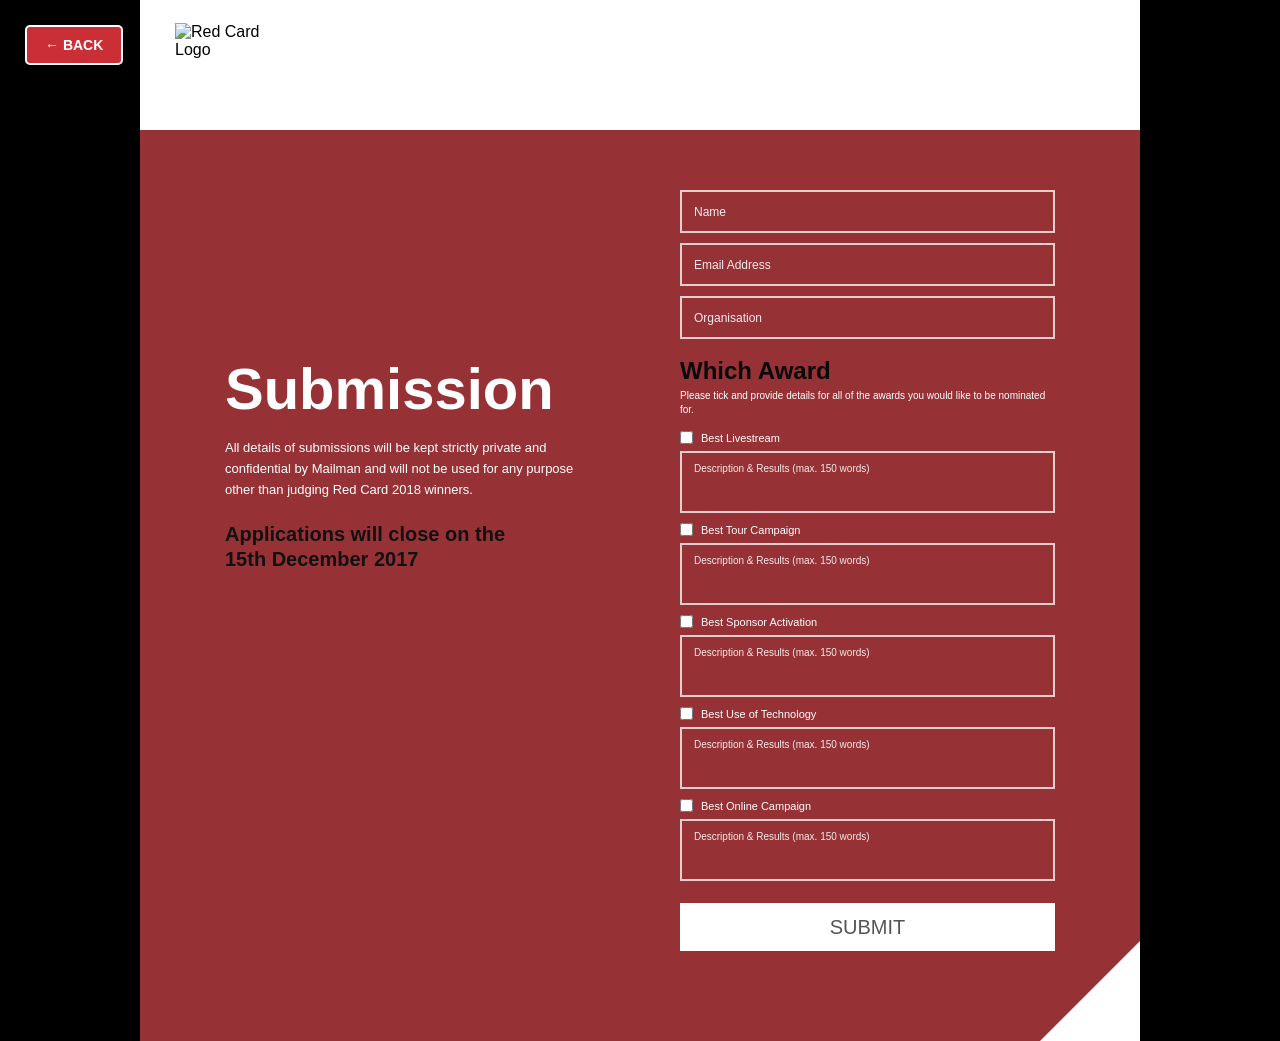
==== submission.html @ bd5021d0 "Add files via upload" ====
<!DOCTYPE html>
<html lang="en">

<head>
    <meta charset="UTF-8">
    <meta name="viewport" content="width=device-width, initial-scale=1.0">
    <title>Red Card Submission</title>

    <link rel="stylesheet" href="style.css">
</head>

<body class="submission-body">
    <a href="index.html" class="back-button">← BACK</a>

    <main class="submission-page">

        <!-- TOP LOGO -->
        <div class="submission-top">
            <img
                src="images/logo.png"
                alt="Red Card Logo"
                class="submission-logo"
            >
        </div>


        <!-- RED SUBMISSION AREA -->
        <section class="submission-section">

            <!-- LEFT SIDE -->
            <div class="submission-left">

                <h1>Submission</h1>

                <p>
                    All details of submissions will be kept strictly private
                    and confidential by Mailman and will not be used for any
                    purpose other than judging Red Card 2018 winners.
                </p>

                <h3>
                    Applications will close on the<br>
                    15th December 2017
                </h3>

            </div>


            <!-- RIGHT SIDE FORM -->
            <div class="submission-right">

                <form>

                    <input
                        type="text"
                        placeholder="Name"
                    >

                    <input
                        type="email"
                        placeholder="Email Address"
                    >

                    <input
                        type="text"
                        placeholder="Organisation"
                    >


                    <h2>Which Award</h2>

                    <p class="form-help">
                        Please tick and provide details for all of the awards
                        you would like to be nominated for.
                    </p>


                    <!-- AWARD 1 -->
                    <label class="award-option">
                        <input type="checkbox">
                        <span>Best Livestream</span>
                    </label>

                    <textarea
                        placeholder="Description & Results (max. 150 words)"
                    ></textarea>


                    <!-- AWARD 2 -->
                    <label class="award-option">
                        <input type="checkbox">
                        <span>Best Tour Campaign</span>
                    </label>

                    <textarea
                        placeholder="Description & Results (max. 150 words)"
                    ></textarea>


                    <!-- AWARD 3 -->
                    <label class="award-option">
                        <input type="checkbox">
                        <span>Best Sponsor Activation</span>
                    </label>

                    <textarea
                        placeholder="Description & Results (max. 150 words)"
                    ></textarea>


                    <!-- AWARD 4 -->
                    <label class="award-option">
                        <input type="checkbox">
                        <span>Best Use of Technology</span>
                    </label>

                    <textarea
                        placeholder="Description & Results (max. 150 words)"
                    ></textarea>


                    <!-- AWARD 5 -->
                    <label class="award-option">
                        <input type="checkbox">
                        <span>Best Online Campaign</span>
                    </label>

                    <textarea
                        placeholder="Description & Results (max. 150 words)"
                    ></textarea>

<button type="submit" class="submission-button" id="submitBtn">
    SUBMIT
</button>

<div class="success-message" id="successMessage">
    <span>✓</span>
    Submission Successful
</div>

                </form>

            </div>

        </section>

    </main>

<script>
    const form = document.querySelector("form");
    const submitBtn = document.getElementById("submitBtn");
    const successMessage = document.getElementById("successMessage");

    form.addEventListener("submit", function(event) {
        event.preventDefault();

        submitBtn.style.display = "none";
        successMessage.style.display = "block";
    });
</script>

</body>

</html>
---- style.css ----
* {
    margin: 0;
    padding: 0;
    box-sizing: border-box;
}

body {
    font-family: Arial, Helvetica, sans-serif;
    background: #000;
}

.page {
    width: 760px;
    max-width: 100%;
    margin: 0 auto;
    background: white;
}

/* =============== HEADER =============== */

.hero {
    min-height: 620px;
    background: #a72b31;
    color: white;
    position: relative;
    padding: 40px 75px 100px;
}

/* diagonal white corner */

.hero::after {
    content: "";
    position: absolute;
    right: 0;
    bottom: 0;

    width: 0;
    height: 0;

    border-left: 90px solid transparent;
    border-bottom: 90px solid white;
}

.hero-content {
    max-width: 610px;
}

.logo {
    width: 105px;
    height: auto;
    margin-bottom: 25px;
}

.hero h1 {
    font-size: 50px;
    line-height: 1;
    font-weight: 900;
    letter-spacing: 1px;
    margin-bottom: 5px;
}

.hero h2 {
    color: #000;
    font-size: 25px;
    font-weight: 900;
    margin-bottom: 35px;
}

.hero p {
    font-size: 14px;
    line-height: 1.55;
    font-weight: 600;
    margin-bottom: 20px;
}

/* =============== AWARDS =============== */

.awards-section {
    background: white;
    padding: 60px 75px 45px;
}

.section-title {
    color: #050505;
    font-size: 36px;
    font-weight: 900;
    display: flex;
    align-items: center;
    gap: 10px;
    margin-bottom: 32px;
}

.section-title img {
    width: 28px;
    height: auto;
}

/* =============== CLUBS =============== */

.clubs {
    display: grid;
    grid-template-columns: repeat(5, 1fr);
    gap: 25px;
    align-items: start;
}

.club {
    text-align: center;
}

.club img {
    width: 75px;
    height: 75px;
    object-fit: contain;
    display: block;
    margin: 0 auto 10px;
}

.club p {
    color: #a72b31;
    font-size: 12px;
    line-height: 1.15;
    font-weight: 700;
}

/* =============== FOOTER =============== */

.footer {
    min-height: 240px;
    background: #a72b31;
    color: white;
    padding: 70px 75px;
    position: relative;
}

.footer::after {
    content: "";
    position: absolute;
    right: 0;
    bottom: 0;

    width: 0;
    height: 0;

    border-left: 80px solid transparent;
    border-bottom: 80px solid white;
}

.footer h2 {
    font-size: 26px;
    line-height: 1.15;
    font-weight: 900;
}

/* =============== MOBILE =============== */

@media (max-width: 650px) {

    .hero {
        padding: 35px 30px 80px;
        min-height: auto;
    }

    .hero h1 {
        font-size: 38px;
    }

    .hero h2 {
        font-size: 20px;
    }

    .awards-section {
        padding: 45px 25px;
    }

    .section-title {
        font-size: 28px;
    }

    .clubs {
        grid-template-columns: repeat(5, 1fr);
        gap: 8px;
    }

    .club img {
        width: 52px;
        height: 52px;
    }

    .club p {
        font-size: 9px;
    }

    .footer {
        padding: 55px 30px;
    }

    .footer h2 {
        font-size: 21px;
    }
}/* ==========================================
   SUBMISSION PAGE
   ========================================== */

.submission-body {
    margin: 0;
    padding: 0;
    background: #000;
    font-family: Arial, Helvetica, sans-serif;
}

.submission-page {
    width: 1000px;
    max-width: 100%;
    margin: 0 auto;
    background: #ffffff;
}

/* TOP WHITE AREA */

.submission-top {
    height: 130px;
    background: #ffffff;
    display: flex;
    align-items: center;
    padding: 20px 35px;
}

.submission-logo {
    width: 85px;
    height: 85px;
    object-fit: contain;
}


/* MAIN RED AREA */

.submission-section {
    position: relative;
    min-height: 900px;
    background: #963236;
    color: #ffffff;

    display: grid;
    grid-template-columns: 1fr 1fr;
    gap: 80px;

    padding: 60px 85px 90px;
}

/* WHITE TRIANGLE BOTTOM RIGHT */

.submission-section::after {
    content: "";
    position: absolute;
    right: 0;
    bottom: 0;

    width: 0;
    height: 0;

    border-left: 100px solid transparent;
    border-bottom: 100px solid #ffffff;
}


/* LEFT SIDE */

.submission-left {
    padding-top: 170px;
}

.submission-left h1 {
    margin: 0 0 20px;

    font-size: 58px;
    line-height: 1;

    font-weight: 900;
    color: #ffffff;
}

.submission-left p {
    max-width: 360px;

    font-size: 13px;
    line-height: 1.6;

    margin-bottom: 22px;
}

.submission-left h3 {
    font-size: 20px;
    line-height: 1.25;

    font-weight: 900;
    color: #111111;
}


/* RIGHT FORM */

.submission-right {
    width: 100%;
}

.submission-right form {
    width: 100%;
}


/* TOP INPUTS */

.submission-right input[type="text"],
.submission-right input[type="email"] {
    width: 100%;
    height: 43px;

    display: block;

    background: transparent;
    border: 2px solid rgba(255, 255, 255, 0.75);

    color: #ffffff;

    padding: 0 12px;
    margin-bottom: 10px;

    outline: none;

    font-size: 12px;
}

.submission-right input::placeholder,
.submission-right textarea::placeholder {
    color: rgba(255, 255, 255, 0.9);
}


/* WHICH AWARD */

.submission-right h2 {
    color: #090909;

    font-size: 24px;
    font-weight: 900;

    margin: 18px 0 4px;
}

.form-help {
    color: #ffffff;

    font-size: 10px;
    line-height: 1.4;

    margin: 0 0 14px;
}


/* CHECKBOX ROW */

.award-option {
    display: flex;
    align-items: center;

    gap: 8px;

    color: #ffffff;

    font-size: 11px;

    margin: 10px 0 7px;

    cursor: pointer;
}

.award-option input[type="checkbox"] {
    width: 13px;
    height: 13px;

    margin: 0;

    accent-color: #ffffff;
}


/* TEXT AREAS */

.submission-right textarea {
    display: block;

    width: 100%;
    height: 62px;

    resize: none;

    background: transparent;

    border: 2px solid rgba(255, 255, 255, 0.75);

    color: #ffffff;

    padding: 10px 12px;

    outline: none;

    font-family: Arial, Helvetica, sans-serif;
    font-size: 10px;

    margin-bottom: 10px;
}


/* SUBMIT BUTTON */

.submission-button {
    width: 100%;
    height: 48px;

    margin-top: 22px;

    border: none;
    background: #ffffff;

    color: #555555;

    font-size: 20px;

    cursor: pointer;

    display: flex;
    justify-content: center;
    align-items: center;

    gap: 12px;
}

.submission-button span {
    font-size: 25px;
    color: #777777;
}


/* HOVER */

.submission-button:hover {
    background: #f2f2f2;
}


/* ==========================================
   MOBILE
   ========================================== */

@media (max-width: 700px) {

    .submission-top {
        height: 100px;
        padding: 15px 20px;
    }

    .submission-logo {
        width: 65px;
        height: 65px;
    }

    .submission-section {
        grid-template-columns: 1fr;

        gap: 45px;

        padding: 45px 30px 100px;
    }

    .submission-left {
        padding-top: 0;
    }

    .submission-left h1 {
        font-size: 45px;
    }

    .submission-left p {
        max-width: 100%;
    }

    .submission-right {
        width: 100%;
    }
}.success-message {
    display: none;
    width: 100%;
    box-sizing: border-box;
    padding: 16px;
    margin-top: 15px;
    background: white;
    color: #777;
    text-align: center;
    font-size: 18px;
}.submission-link-section {
    background: #ffffff;
    text-align: center;
    padding: 65px 20px;
}

.submission-link-section h2 {
    margin: 0 0 12px;
    color: #202936;
    font-size: 36px;
    font-weight: 900;
    letter-spacing: 2px;
}

.submission-link-section p {
    margin: 0 0 25px;
    color: #777;
    font-size: 16px;
}

.enter-button {
    display: inline-block;
    padding: 15px 42px;
    background: #c93b40;
    color: white;
    text-decoration: none;
    font-size: 16px;
    font-weight: bold;
    letter-spacing: 1px;
    transition: 0.3s;
}

.enter-button:hover {
    background: #202936;
    transform: translateY(-2px);
}/* ===== BACK BUTTON ===== */

.back-button {
    position: fixed;
    top: 25px;
    left: 25px;
    z-index: 9999;

    display: inline-flex;
    align-items: center;
    justify-content: center;

    padding: 10px 18px;

    background: #c92f35;
    color: white;

    font-size: 14px;
    font-weight: bold;
    text-decoration: none;

    border: 2px solid white;
    border-radius: 5px;

    cursor: pointer;
    transition: 0.25s;
}

.back-button:hover {
    background: #222;
    transform: translateX(-3px);
}/* =========================================
   FINAL FULL SCREEN + MOBILE RESPONSIVE FIX
   ========================================= */

html,
body {
    margin: 0;
    padding: 0;
    width: 100%;
    min-height: 100%;
    overflow-x: hidden;
}

body {
    background: #ffffff;
}

/* MAIN PAGE FULL WIDTH */
.page {
    width: 100% !important;
    max-width: none !important;
    min-height: 100vh;
    margin: 0 !important;
    padding: 0 !important;
    background: #ffffff;
}

/* RED TOP/HERO AREA */
.hero,
.header,
.intro {
    width: 100%;
    box-sizing: border-box;
}

/* AWARDS AREA */
.awards-section {
    width: 100%;
    box-sizing: border-box;
}

/* CLUBS */
.clubs {
    width: 100%;
    box-sizing: border-box;
}

/* FOOTER */
.footer {
    width: 100%;
    box-sizing: border-box;
}

/* ALL IMAGES */
img {
    max-width: 100%;
    height: auto;
}

/* =========================
   MOBILE
   ========================= */

@media (max-width: 768px) {

    html,
    body {
        width: 100%;
        margin: 0;
        padding: 0;
        overflow-x: hidden;
    }

    .page {
        width: 100% !important;
        max-width: 100% !important;
        margin: 0 !important;
    }

    .hero,
    .header,
    .intro,
    .awards-section,
    .footer {
        width: 100%;
        box-sizing: border-box;
    }

    .clubs {
        width: 100%;
        box-sizing: border-box;
    }
}
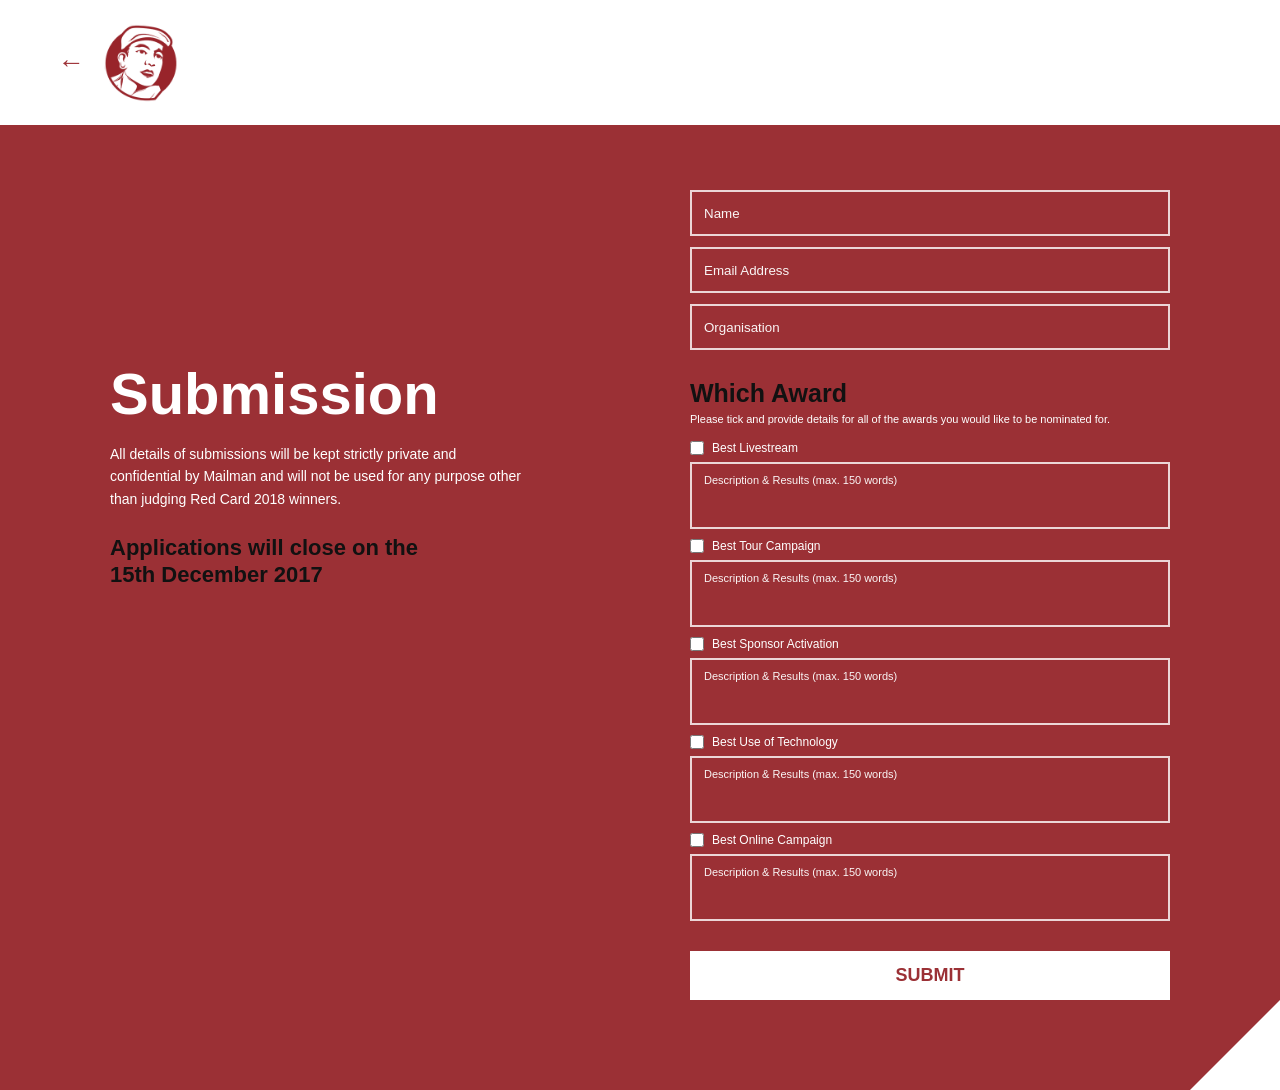
==== commit 08d5f74b: "Add files via upload" ====
--- a/submission.html
+++ b/submission.html
@@ -4,31 +4,37 @@
 <head>
     <meta charset="UTF-8">
     <meta name="viewport" content="width=device-width, initial-scale=1.0">
+
     <title>Red Card Submission</title>
 
-    <link rel="stylesheet" href="style.css">
+    <link rel="stylesheet" href="submission.css">
 </head>
 
-<body class="submission-body">
-    <a href="index.html" class="back-button">← BACK</a>
+<body>
 
-    <main class="submission-page">
+    <!-- TOP WHITE HEADER -->
+    <header class="top-header">
 
-        <!-- TOP LOGO -->
-        <div class="submission-top">
-            <img
-                src="images/logo.png"
-                alt="Red Card Logo"
-                class="submission-logo"
-            >
-        </div>
+        <a href="index.html" class="back-arrow" aria-label="Back">
+            ←
+        </a>
+
+        <img
+            src="images/logo.png"
+            alt="Red Card Logo"
+            class="top-logo"
+        >
+
+    </header>
 
 
-        <!-- RED SUBMISSION AREA -->
-        <section class="submission-section">
+    <!-- SUBMISSION AREA -->
+    <main class="submission-area">
+
+        <div class="submission-container">
 
             <!-- LEFT SIDE -->
-            <div class="submission-left">
+            <section class="submission-info">
 
                 <h1>Submission</h1>
 
@@ -38,44 +44,34 @@
                     purpose other than judging Red Card 2018 winners.
                 </p>
 
-                <h3>
+                <h2>
                     Applications will close on the<br>
                     15th December 2017
-                </h3>
+                </h2>
 
-            </div>
+            </section>
 
 
-            <!-- RIGHT SIDE FORM -->
-            <div class="submission-right">
+            <!-- RIGHT SIDE -->
+            <section class="form-area">
 
-                <form>
+                <form id="submissionForm">
 
-                    <input
-                        type="text"
-                        placeholder="Name"
-                    >
+                    <input type="text" placeholder="Name" required>
 
-                    <input
-                        type="email"
-                        placeholder="Email Address"
-                    >
+                    <input type="email" placeholder="Email Address" required>
 
-                    <input
-                        type="text"
-                        placeholder="Organisation"
-                    >
+                    <input type="text" placeholder="Organisation" required>
 
 
                     <h2>Which Award</h2>
 
-                    <p class="form-help">
+                    <p class="form-note">
                         Please tick and provide details for all of the awards
                         you would like to be nominated for.
                     </p>
 
 
-                    <!-- AWARD 1 -->
                     <label class="award-option">
                         <input type="checkbox">
                         <span>Best Livestream</span>
@@ -86,7 +82,6 @@
                     ></textarea>
 
 
-                    <!-- AWARD 2 -->
                     <label class="award-option">
                         <input type="checkbox">
                         <span>Best Tour Campaign</span>
@@ -97,7 +92,6 @@
                     ></textarea>
 
 
-                    <!-- AWARD 3 -->
                     <label class="award-option">
                         <input type="checkbox">
                         <span>Best Sponsor Activation</span>
@@ -108,7 +102,6 @@
                     ></textarea>
 
 
-                    <!-- AWARD 4 -->
                     <label class="award-option">
                         <input type="checkbox">
                         <span>Best Use of Technology</span>
@@ -119,7 +112,6 @@
                     ></textarea>
 
 
-                    <!-- AWARD 5 -->
                     <label class="award-option">
                         <input type="checkbox">
                         <span>Best Online Campaign</span>
@@ -129,35 +121,36 @@
                         placeholder="Description & Results (max. 150 words)"
                     ></textarea>
 
-<button type="submit" class="submission-button" id="submitBtn">
-    SUBMIT
-</button>
 
-<div class="success-message" id="successMessage">
-    <span>✓</span>
-    Submission Successful
-</div>
+                    <button type="submit" id="submitBtn">
+                        SUBMIT
+                    </button>
+
+                    <div id="successMessage" class="success-message">
+                        ✓ Submission Successful
+                    </div>
 
                 </form>
 
-            </div>
+            </section>
 
-        </section>
+        </div>
 
     </main>
 
-<script>
-    const form = document.querySelector("form");
-    const submitBtn = document.getElementById("submitBtn");
-    const successMessage = document.getElementById("successMessage");
 
-    form.addEventListener("submit", function(event) {
-        event.preventDefault();
+    <script>
+        const form = document.getElementById("submissionForm");
+        const submitBtn = document.getElementById("submitBtn");
+        const successMessage = document.getElementById("successMessage");
 
-        submitBtn.style.display = "none";
-        successMessage.style.display = "block";
-    });
-</script>
+        form.addEventListener("submit", function (event) {
+            event.preventDefault();
+
+            submitBtn.style.display = "none";
+            successMessage.style.display = "block";
+        });
+    </script>
 
 </body>
 
--- a/submission.css
+++ b/submission.css
@@ -0,0 +1,553 @@
+* {
+    margin: 0;
+    padding: 0;
+    box-sizing: border-box;
+}
+
+html,
+body {
+    width: 100%;
+    min-height: 100%;
+}
+
+body {
+    font-family: Arial, Helvetica, sans-serif;
+    background: #ffffff;
+    overflow-x: hidden;
+}
+
+
+/* =========================
+   TOP HEADER
+========================= */
+
+.top-header {
+    width: 100%;
+    height: 125px;
+
+    background: #ffffff;
+
+    display: flex;
+    align-items: center;
+
+    padding: 20px 55px;
+}
+
+.back-arrow {
+    width: 32px;
+    height: 32px;
+
+    display: flex;
+    align-items: center;
+    justify-content: center;
+
+    margin-right: 15px;
+
+    color: #9d3136;
+
+    font-size: 27px;
+    font-weight: 700;
+
+    text-decoration: none;
+}
+
+.back-arrow:hover {
+    transform: translateX(-3px);
+}
+
+.top-logo {
+    width: 78px;
+    height: 78px;
+
+    object-fit: contain;
+}
+
+
+/* =========================
+   RED AREA
+========================= */
+
+.submission-area {
+    width: 100%;
+    min-height: calc(100vh - 125px);
+
+    background: #9b3035;
+
+    position: relative;
+}
+
+.submission-area::after {
+    content: "";
+
+    position: absolute;
+
+    right: 0;
+    bottom: 0;
+
+    width: 0;
+    height: 0;
+
+    border-left: 90px solid transparent;
+    border-bottom: 90px solid #ffffff;
+}
+
+.submission-container {
+    width: 100%;
+    max-width: 1200px;
+
+    margin: 0 auto;
+
+    padding: 65px 70px 90px;
+
+    display: grid;
+
+    grid-template-columns: 1fr 1fr;
+
+    gap: 100px;
+}
+
+
+/* =========================
+   LEFT SIDE
+========================= */
+
+.submission-info {
+    padding-top: 175px;
+}
+
+.submission-info h1 {
+    color: #ffffff;
+
+    font-size: 58px;
+    line-height: 1;
+
+    margin-bottom: 20px;
+}
+
+.submission-info p {
+    max-width: 420px;
+
+    color: #ffffff;
+
+    font-size: 14px;
+    line-height: 1.6;
+
+    margin-bottom: 25px;
+}
+
+.submission-info h2 {
+    color: #111111;
+
+    font-size: 22px;
+    line-height: 1.2;
+
+    font-weight: 900;
+}
+
+
+/* =========================
+   FORM
+========================= */
+
+.form-area {
+    width: 100%;
+}
+
+.form-area form {
+    width: 100%;
+}
+
+.form-area input[type="text"],
+.form-area input[type="email"] {
+    width: 100%;
+    height: 46px;
+
+    margin-bottom: 11px;
+
+    padding: 0 12px;
+
+    background: transparent;
+
+    border: 2px solid rgba(255, 255, 255, 0.8);
+
+    color: #ffffff;
+
+    outline: none;
+}
+
+.form-area input::placeholder,
+.form-area textarea::placeholder {
+    color: rgba(255, 255, 255, 0.95);
+}
+
+.form-area h2 {
+    color: #111111;
+
+    font-size: 25px;
+
+    margin: 18px 0 4px;
+}
+
+.form-note {
+    color: #ffffff;
+
+    font-size: 11px;
+    line-height: 1.4;
+
+    margin-bottom: 14px;
+}
+
+.award-option {
+    display: flex;
+    align-items: center;
+
+    gap: 8px;
+
+    margin: 10px 0 7px;
+
+    color: #ffffff;
+
+    font-size: 12px;
+}
+
+.award-option input {
+    width: 14px;
+    height: 14px;
+}
+
+.form-area textarea {
+    width: 100%;
+    height: 67px;
+
+    display: block;
+
+    resize: none;
+
+    margin-bottom: 10px;
+
+    padding: 10px 12px;
+
+    background: transparent;
+
+    border: 2px solid rgba(255, 255, 255, 0.8);
+
+    color: #ffffff;
+
+    outline: none;
+
+    font-family: Arial, Helvetica, sans-serif;
+    font-size: 11px;
+}
+
+
+/* =========================
+   SUBMIT
+========================= */
+
+#submitBtn {
+    width: 100%;
+
+    margin-top: 20px;
+
+    padding: 14px;
+
+    border: none;
+
+    background: #ffffff;
+
+    color: #9b3035;
+
+    font-size: 18px;
+    font-weight: 700;
+
+    cursor: pointer;
+}
+
+.success-message {
+    display: none;
+
+    width: 100%;
+
+    margin-top: 20px;
+
+    padding: 14px;
+
+    background: #ffffff;
+
+    color: #777777;
+
+    text-align: center;
+
+    font-size: 18px;
+}
+
+
+/* =========================
+   MOBILE
+========================= */
+
+@media (max-width: 700px) {
+
+    .top-header {
+        height: 95px;
+
+        padding: 12px 18px;
+    }
+
+    .back-arrow {
+        width: 26px;
+        height: 26px;
+
+        margin-right: 10px;
+
+        font-size: 23px;
+    }
+
+    .top-logo {
+        width: 62px;
+        height: 62px;
+    }
+
+    .submission-area {
+        min-height: calc(100vh - 95px);
+    }
+
+    .submission-container {
+        padding: 55px 28px 100px;
+
+        grid-template-columns: 1fr;
+
+        gap: 55px;
+    }
+
+    .submission-info {
+        padding-top: 0;
+    }
+
+    .submission-info h1 {
+        font-size: 48px;
+    }
+
+    .submission-info p {
+        max-width: 100%;
+
+        font-size: 16px;
+    }
+
+    .submission-info h2 {
+        font-size: 25px;
+    }
+
+    .form-area h2 {
+        font-size: 27px;
+    }
+
+    .form-note {
+        font-size: 13px;
+    }
+
+    .award-option {
+        font-size: 14px;
+    }
+
+    .form-area input[type="text"],
+    .form-area input[type="email"] {
+        height: 55px;
+
+        font-size: 15px;
+    }
+
+    .form-area textarea {
+        height: 100px;
+
+        font-size: 13px;
+    }
+}/* =========================
+   MOBILE FINAL DESIGN
+========================= */
+
+@media (max-width: 700px) {
+
+    html,
+    body {
+        width: 100%;
+        margin: 0;
+        padding: 0;
+        overflow-x: hidden;
+    }
+
+    /* TOP WHITE HEADER */
+
+    .top-header {
+        width: 100%;
+        height: 90px;
+
+        padding: 10px 16px;
+
+        display: flex;
+        align-items: center;
+
+        background: #ffffff;
+    }
+
+    /* SMALL BACK ARROW */
+
+    .back-arrow {
+        width: 28px;
+        height: 28px;
+
+        margin-right: 8px;
+
+        display: flex;
+        align-items: center;
+        justify-content: center;
+
+        font-size: 24px;
+        font-weight: 700;
+
+        color: #9b3035;
+        text-decoration: none;
+    }
+
+    /* ONE LOGO */
+
+    .top-logo {
+        width: 62px;
+        height: 62px;
+
+        object-fit: contain;
+    }
+
+    /* FULL RED MOBILE PAGE */
+
+    .submission-area {
+        width: 100%;
+        min-height: calc(100vh - 90px);
+
+        background: #9b3035;
+    }
+
+    .submission-container {
+        width: 100%;
+
+        padding: 45px 28px 90px;
+
+        display: flex;
+        flex-direction: column;
+
+        gap: 50px;
+    }
+
+    /* LEFT INFORMATION */
+
+    .submission-info {
+        width: 100%;
+        padding-top: 0;
+    }
+
+    .submission-info h1 {
+        font-size: 48px;
+        line-height: 1;
+
+        color: white;
+
+        margin-bottom: 25px;
+    }
+
+    .submission-info p {
+        width: 100%;
+        max-width: none;
+
+        font-size: 16px;
+        line-height: 1.55;
+
+        margin-bottom: 28px;
+    }
+
+    .submission-info h2 {
+        font-size: 25px;
+        line-height: 1.2;
+    }
+
+    /* FORM */
+
+    .form-area {
+        width: 100%;
+    }
+
+    .form-area form {
+        width: 100%;
+    }
+
+    .form-area input[type="text"],
+    .form-area input[type="email"] {
+        width: 100%;
+        height: 58px;
+
+        padding: 0 15px;
+
+        margin-bottom: 14px;
+
+        font-size: 16px;
+    }
+
+    .form-area h2 {
+        font-size: 29px;
+
+        margin-top: 25px;
+    }
+
+    .form-note {
+        font-size: 14px;
+        line-height: 1.45;
+
+        margin-bottom: 20px;
+    }
+
+    .award-option {
+        font-size: 15px;
+
+        margin: 16px 0 9px;
+    }
+
+    .award-option input {
+        width: 17px;
+        height: 17px;
+    }
+
+    .form-area textarea {
+        width: 100%;
+        height: 105px;
+
+        padding: 13px;
+
+        font-size: 13px;
+
+        margin-bottom: 15px;
+    }
+
+    #submitBtn {
+        width: 100%;
+
+        padding: 17px;
+
+        margin-top: 25px;
+
+        font-size: 18px;
+    }
+
+    .success-message {
+        width: 100%;
+
+        padding: 17px;
+
+        font-size: 18px;
+    }
+
+    /* SMALL WHITE CORNER */
+
+    .submission-area::after {
+        border-left-width: 55px;
+        border-bottom-width: 55px;
+    }
+}
